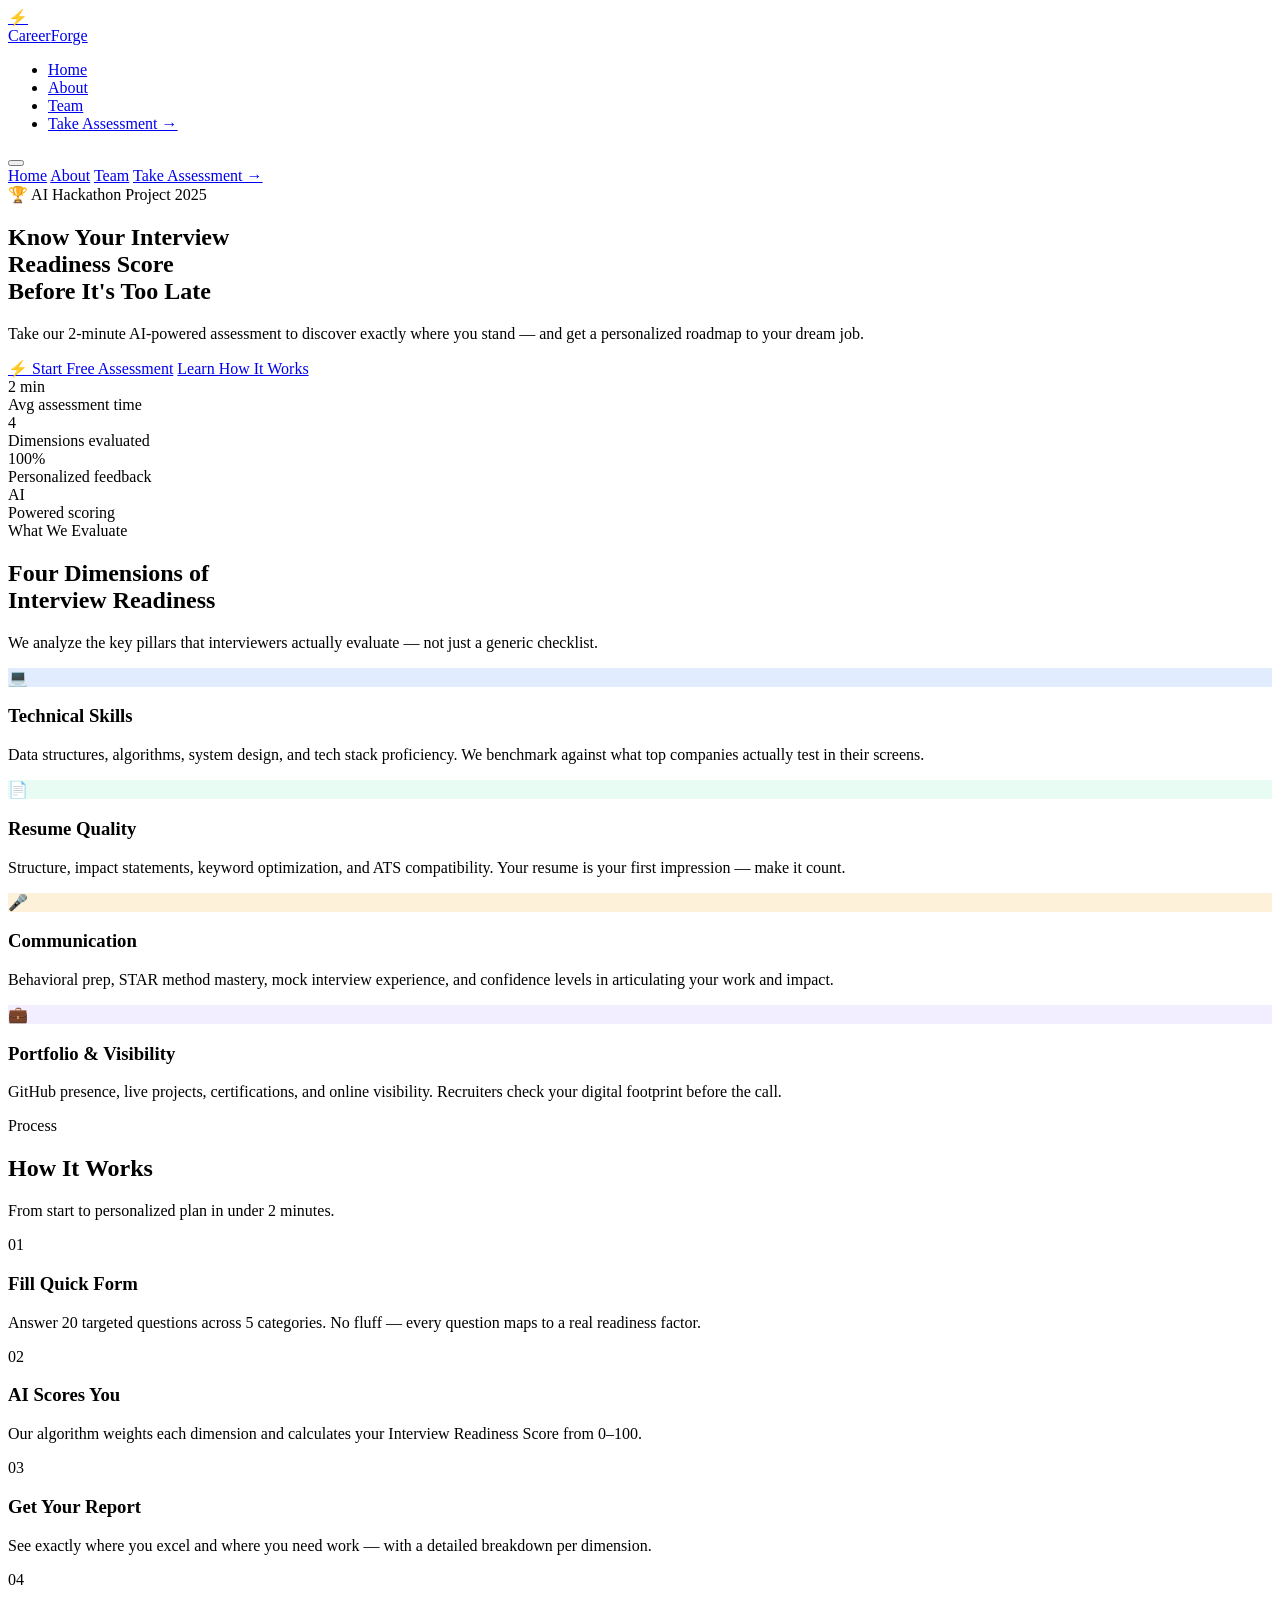
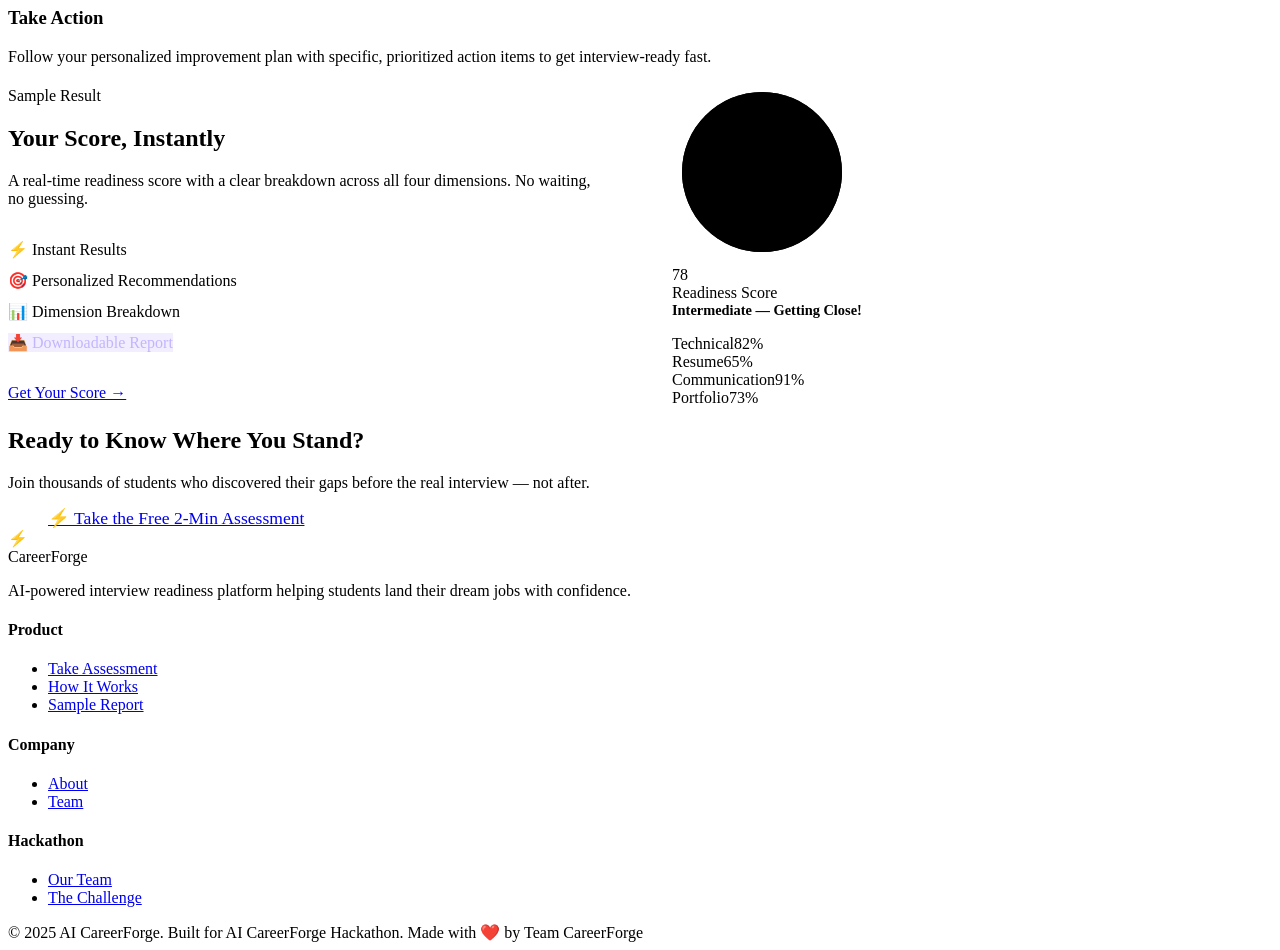
==== index.html @ fabc3287 "Add files via upload" ====
<!DOCTYPE html>
<html lang="en">
<head>
  <meta charset="UTF-8" />
  <meta name="viewport" content="width=device-width, initial-scale=1.0"/>
  <title>AI CareerForge — Interview Readiness Platform</title>
  <link rel="stylesheet" href="css/style.css"/>
  <link rel="icon" href="data:image/svg+xml,<svg xmlns='http://www.w3.org/2000/svg' viewBox='0 0 32 32'><rect width='32' height='32' rx='8' fill='%233b82f6'/><text y='24' font-size='20' font-family='Arial' fill='white'>⚡</text></svg>"/>
</head>
<body>

<!-- NAV -->
<nav>
  <a href="index.html" class="nav-logo">
    <div class="logo-icon">⚡</div>
    Career<span>Forge</span>
  </a>
  <ul class="nav-links">
    <li><a href="index.html" class="active">Home</a></li>
    <li><a href="about.html">About</a></li>
    <li><a href="team.html">Team</a></li>
    <li><a href="assessment.html" class="nav-cta">Take Assessment →</a></li>
  </ul>
  <button class="nav-hamburger" id="hamburger" aria-label="Menu">
    <span></span><span></span><span></span>
  </button>
</nav>

<div class="mobile-menu" id="mobileMenu">
  <a href="index.html">Home</a>
  <a href="about.html">About</a>
  <a href="team.html">Team</a>
  <a href="assessment.html">Take Assessment →</a>
</div>

<!-- HERO -->
<section class="hero">
  <div class="hero-bg"></div>
  <div class="hero-grid"></div>
  <div class="hero-content">
    <div class="hero-badge">🏆 AI Hackathon Project 2025</div>
    <h1>Know Your Interview<br><span class="highlight">Readiness Score</span><br>Before It's Too Late</h1>
    <p class="hero-sub">Take our 2-minute AI-powered assessment to discover exactly where you stand — and get a personalized roadmap to your dream job.</p>
    <div class="hero-actions">
      <a href="assessment.html" class="btn-primary">⚡ Start Free Assessment</a>
      <a href="about.html" class="btn-secondary">Learn How It Works</a>
    </div>
    <div class="hero-stats">
      <div class="stat">
        <div class="stat-num">2 min</div>
        <div class="stat-label">Avg assessment time</div>
      </div>
      <div class="stat">
        <div class="stat-num">4</div>
        <div class="stat-label">Dimensions evaluated</div>
      </div>
      <div class="stat">
        <div class="stat-num">100%</div>
        <div class="stat-label">Personalized feedback</div>
      </div>
      <div class="stat">
        <div class="stat-num">AI</div>
        <div class="stat-label">Powered scoring</div>
      </div>
    </div>
  </div>
</section>

<!-- FEATURES -->
<section class="features-bg">
  <div class="container">
    <div class="section-tag">What We Evaluate</div>
    <h2 class="section-title">Four Dimensions of<br>Interview Readiness</h2>
    <p class="section-sub">We analyze the key pillars that interviewers actually evaluate — not just a generic checklist.</p>

    <div class="features-grid">
      <div class="feature-card">
        <div class="feature-icon" style="background:rgba(59,130,246,0.15);">💻</div>
        <h3>Technical Skills</h3>
        <p>Data structures, algorithms, system design, and tech stack proficiency. We benchmark against what top companies actually test in their screens.</p>
      </div>
      <div class="feature-card">
        <div class="feature-icon" style="background:rgba(110,231,183,0.15);">📄</div>
        <h3>Resume Quality</h3>
        <p>Structure, impact statements, keyword optimization, and ATS compatibility. Your resume is your first impression — make it count.</p>
      </div>
      <div class="feature-card">
        <div class="feature-icon" style="background:rgba(245,158,11,0.15);">🎤</div>
        <h3>Communication</h3>
        <p>Behavioral prep, STAR method mastery, mock interview experience, and confidence levels in articulating your work and impact.</p>
      </div>
      <div class="feature-card">
        <div class="feature-icon" style="background:rgba(167,139,250,0.15);">💼</div>
        <h3>Portfolio & Visibility</h3>
        <p>GitHub presence, live projects, certifications, and online visibility. Recruiters check your digital footprint before the call.</p>
      </div>
    </div>
  </div>
</section>

<!-- HOW IT WORKS -->
<section>
  <div class="container">
    <div class="section-tag">Process</div>
    <h2 class="section-title">How It Works</h2>
    <p class="section-sub">From start to personalized plan in under 2 minutes.</p>

    <div class="how-grid">
      <div class="how-step">
        <div class="step-num">01</div>
        <div class="connector"></div>
        <h3>Fill Quick Form</h3>
        <p>Answer 20 targeted questions across 5 categories. No fluff — every question maps to a real readiness factor.</p>
      </div>
      <div class="how-step">
        <div class="step-num">02</div>
        <div class="connector"></div>
        <h3>AI Scores You</h3>
        <p>Our algorithm weights each dimension and calculates your Interview Readiness Score from 0–100.</p>
      </div>
      <div class="how-step">
        <div class="step-num">03</div>
        <div class="connector"></div>
        <h3>Get Your Report</h3>
        <p>See exactly where you excel and where you need work — with a detailed breakdown per dimension.</p>
      </div>
      <div class="how-step">
        <div class="step-num">04</div>
        <h3>Take Action</h3>
        <p>Follow your personalized improvement plan with specific, prioritized action items to get interview-ready fast.</p>
      </div>
    </div>
  </div>
</section>

<!-- DEMO SCORE -->
<section class="features-bg">
  <div class="container">
    <div style="display:grid; grid-template-columns:1fr 1fr; gap:4rem; align-items:center;" class="demo-layout">
      <div>
        <div class="section-tag">Sample Result</div>
        <h2 class="section-title">Your Score, Instantly</h2>
        <p class="section-sub" style="margin-bottom:2rem;">A real-time readiness score with a clear breakdown across all four dimensions. No waiting, no guessing.</p>
        <div style="display:flex;flex-direction:column;gap:0.75rem;">
          <div class="tag tag-blue">⚡ Instant Results</div>
          <div class="tag tag-green" style="width:fit-content;">🎯 Personalized Recommendations</div>
          <div class="tag tag-amber" style="width:fit-content;">📊 Dimension Breakdown</div>
          <div class="tag tag-red" style="width:fit-content;background:rgba(167,139,250,0.15);color:#c4b5fd;border-color:rgba(167,139,250,0.3);">📥 Downloadable Report</div>
        </div>
        <div style="margin-top:2rem;">
          <a href="assessment.html" class="btn-primary">Get Your Score →</a>
        </div>
      </div>
      <div>
        <div class="score-demo">
          <svg width="0" height="0" style="position:absolute">
            <defs>
              <linearGradient id="scoreGrad" x1="0%" y1="0%" x2="100%" y2="0%">
                <stop offset="0%" style="stop-color:#3b82f6"/>
                <stop offset="100%" style="stop-color:#6ee7b7"/>
              </linearGradient>
            </defs>
          </svg>
          <div class="score-ring">
            <svg viewBox="0 0 180 180" width="180" height="180">
              <circle class="ring-bg" cx="90" cy="90" r="80"/>
              <circle class="ring-fill" cx="90" cy="90" r="80"/>
            </svg>
            <div class="score-center">
              <div class="score-num">78</div>
              <div class="score-label">Readiness Score</div>
            </div>
          </div>
          <div style="font-size:0.9rem;color:var(--accent2);font-weight:600;margin-bottom:1rem;">Intermediate — Getting Close!</div>
          <div class="score-bars">
            <div class="score-bar-item">
              <div class="score-bar-label"><span>Technical</span><span>82%</span></div>
              <div class="score-bar-track"><div class="score-bar-fill" style="width:0%;background:linear-gradient(90deg,#3b82f6,#60a5fa)"></div></div>
            </div>
            <div class="score-bar-item">
              <div class="score-bar-label"><span>Resume</span><span>65%</span></div>
              <div class="score-bar-track"><div class="score-bar-fill" style="width:0%;background:linear-gradient(90deg,#6ee7b7,#34d399)"></div></div>
            </div>
            <div class="score-bar-item">
              <div class="score-bar-label"><span>Communication</span><span>91%</span></div>
              <div class="score-bar-track"><div class="score-bar-fill" style="width:0%;background:linear-gradient(90deg,#f59e0b,#fcd34d)"></div></div>
            </div>
            <div class="score-bar-item">
              <div class="score-bar-label"><span>Portfolio</span><span>73%</span></div>
              <div class="score-bar-track"><div class="score-bar-fill" style="width:0%;background:linear-gradient(90deg,#a78bfa,#c4b5fd)"></div></div>
            </div>
          </div>
        </div>
      </div>
    </div>
  </div>
</section>

<!-- CTA -->
<section class="cta-section">
  <div class="container">
    <h2>Ready to Know Where You Stand?</h2>
    <p>Join thousands of students who discovered their gaps before the real interview — not after.</p>
    <a href="assessment.html" class="btn-primary" style="font-size:1.1rem;padding:1rem 2.5rem;">⚡ Take the Free 2-Min Assessment</a>
  </div>
</section>

<!-- FOOTER -->
<footer>
  <div class="footer-inner">
    <div class="footer-brand">
      <div class="nav-logo">
        <div class="logo-icon">⚡</div>
        Career<span style="color:var(--accent)">Forge</span>
      </div>
      <p>AI-powered interview readiness platform helping students land their dream jobs with confidence.</p>
    </div>
    <div class="footer-col">
      <h4>Product</h4>
      <ul>
        <li><a href="assessment.html">Take Assessment</a></li>
        <li><a href="about.html">How It Works</a></li>
        <li><a href="results.html">Sample Report</a></li>
      </ul>
    </div>
    <div class="footer-col">
      <h4>Company</h4>
      <ul>
        <li><a href="about.html">About</a></li>
        <li><a href="team.html">Team</a></li>
      </ul>
    </div>
    <div class="footer-col">
      <h4>Hackathon</h4>
      <ul>
        <li><a href="team.html">Our Team</a></li>
        <li><a href="about.html">The Challenge</a></li>
      </ul>
    </div>
  </div>
  <div class="footer-bottom">
    <span>© 2025 AI CareerForge. Built for AI CareerForge Hackathon.</span>
    <span>Made with ❤️ by Team CareerForge</span>
  </div>
</footer>

<style>
  @media (max-width: 768px) {
    .demo-layout { grid-template-columns: 1fr !important; gap: 2rem; }
  }
</style>

<script src="js/main.js"></script>
</body>
</html>
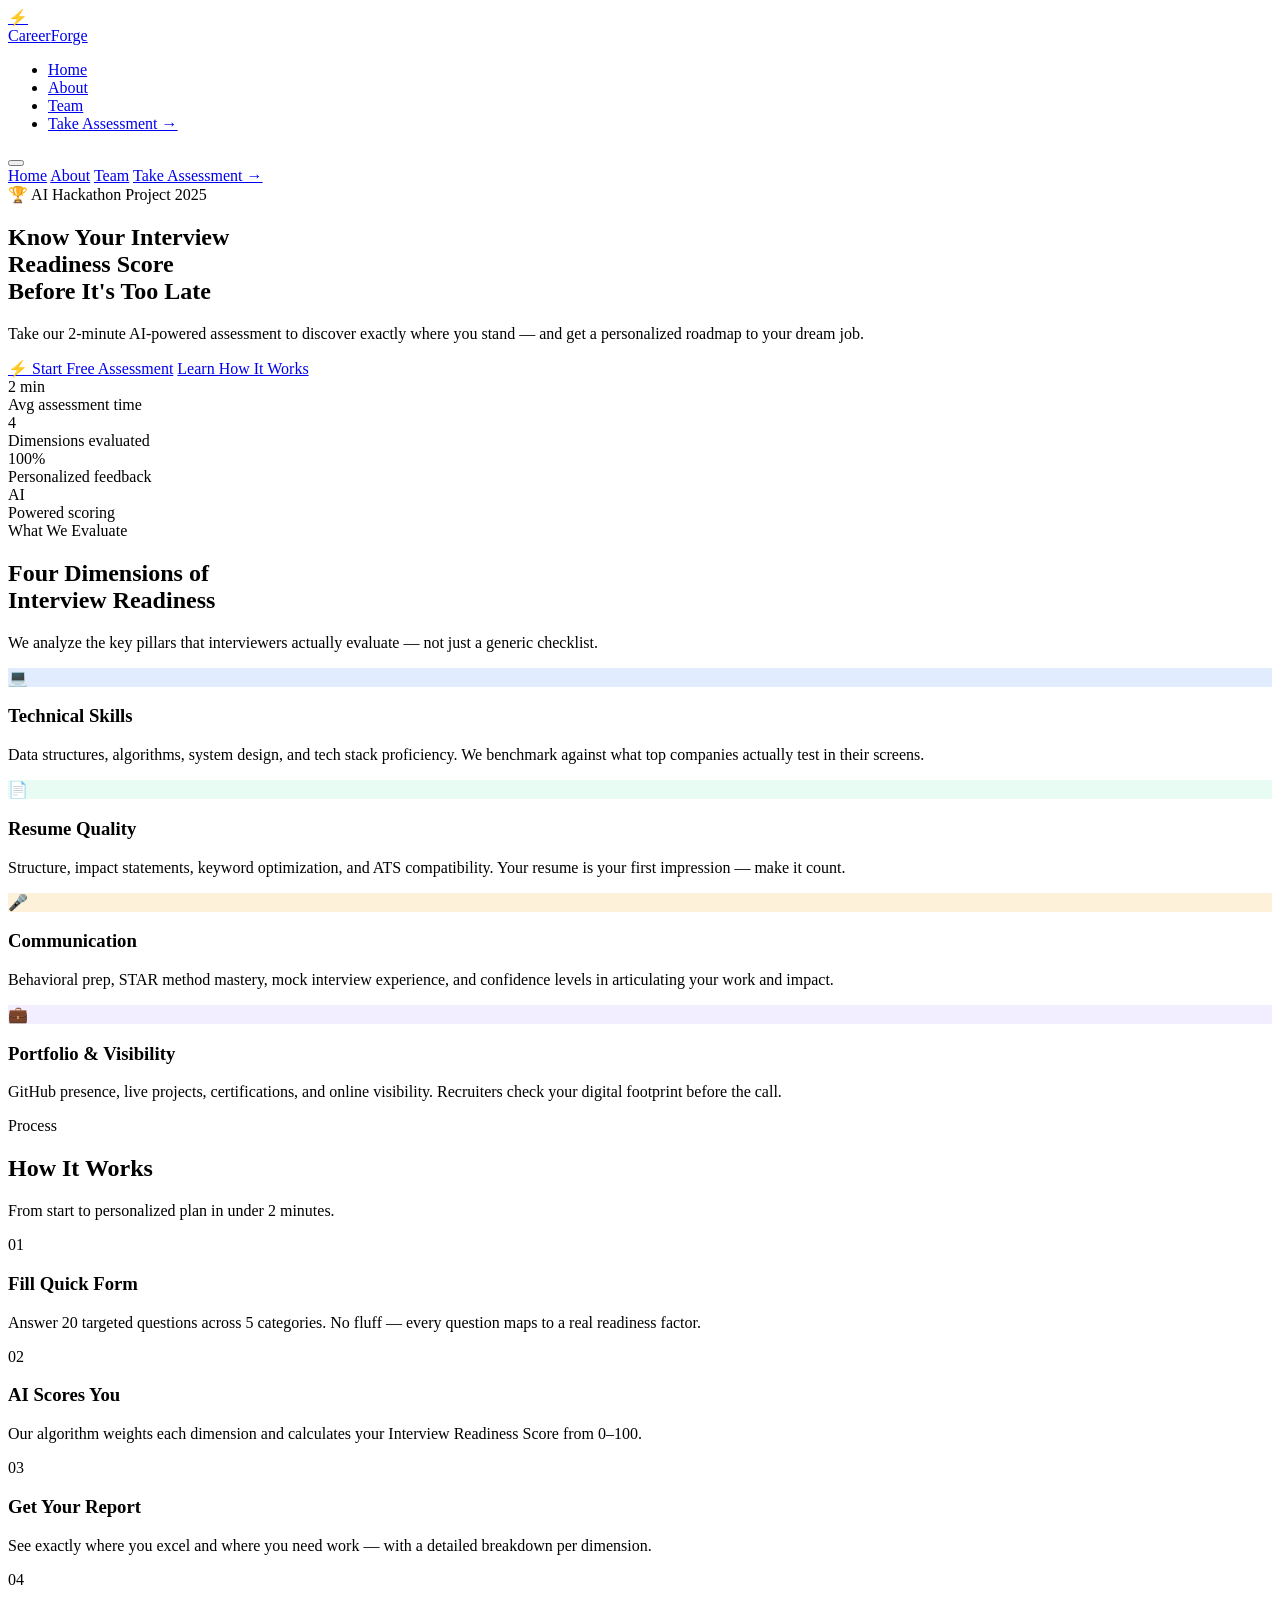
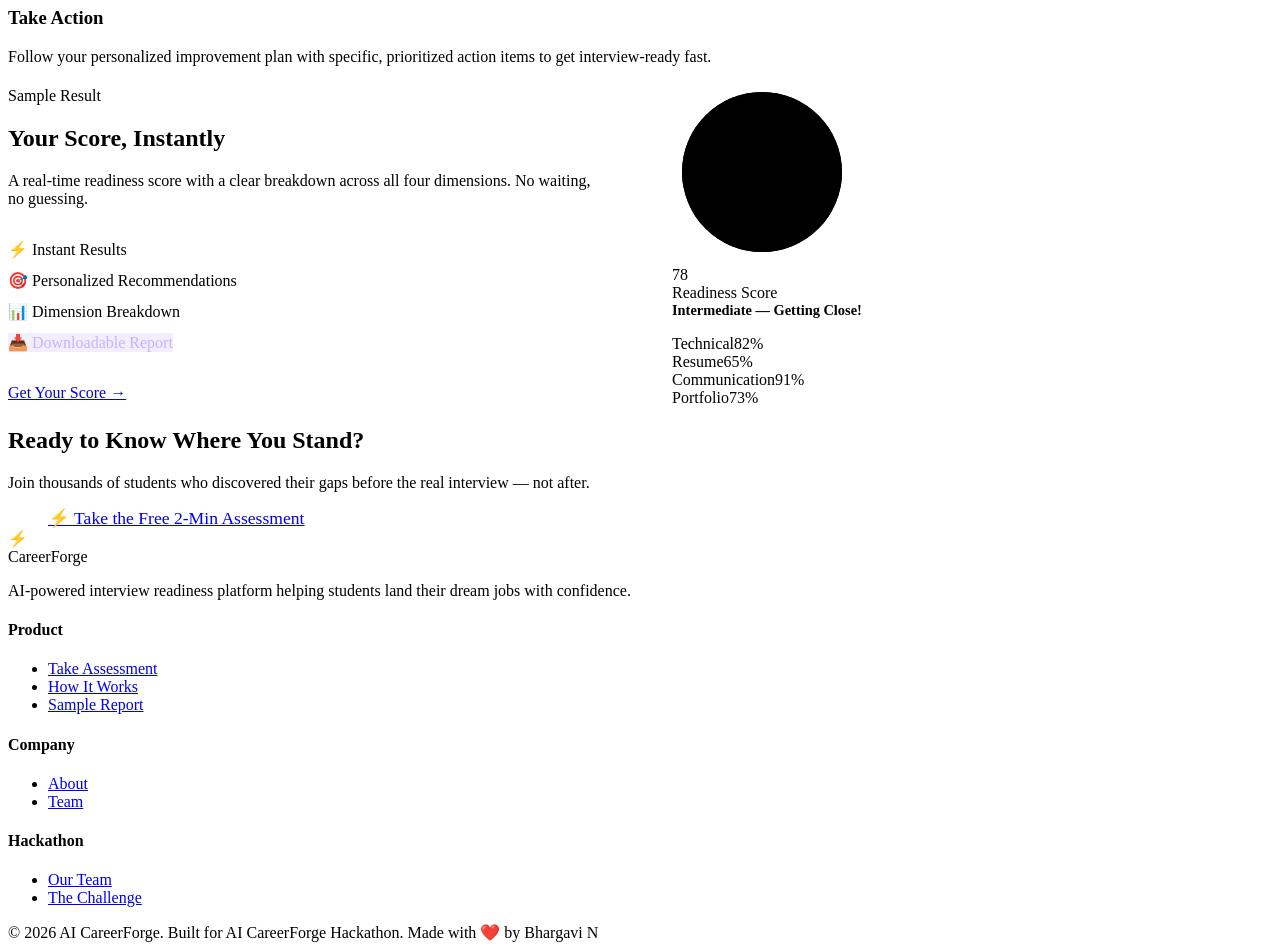
==== commit ecd7f171: "Update index.html" ====
--- a/index.html
+++ b/index.html
@@ -239,8 +239,8 @@
     </div>
   </div>
   <div class="footer-bottom">
-    <span>© 2025 AI CareerForge. Built for AI CareerForge Hackathon.</span>
-    <span>Made with ❤️ by Team CareerForge</span>
+    <span>© 2026 AI CareerForge. Built for AI CareerForge Hackathon.</span>
+    <span>Made with ❤️ by Bhargavi N</span>
   </div>
 </footer>
 
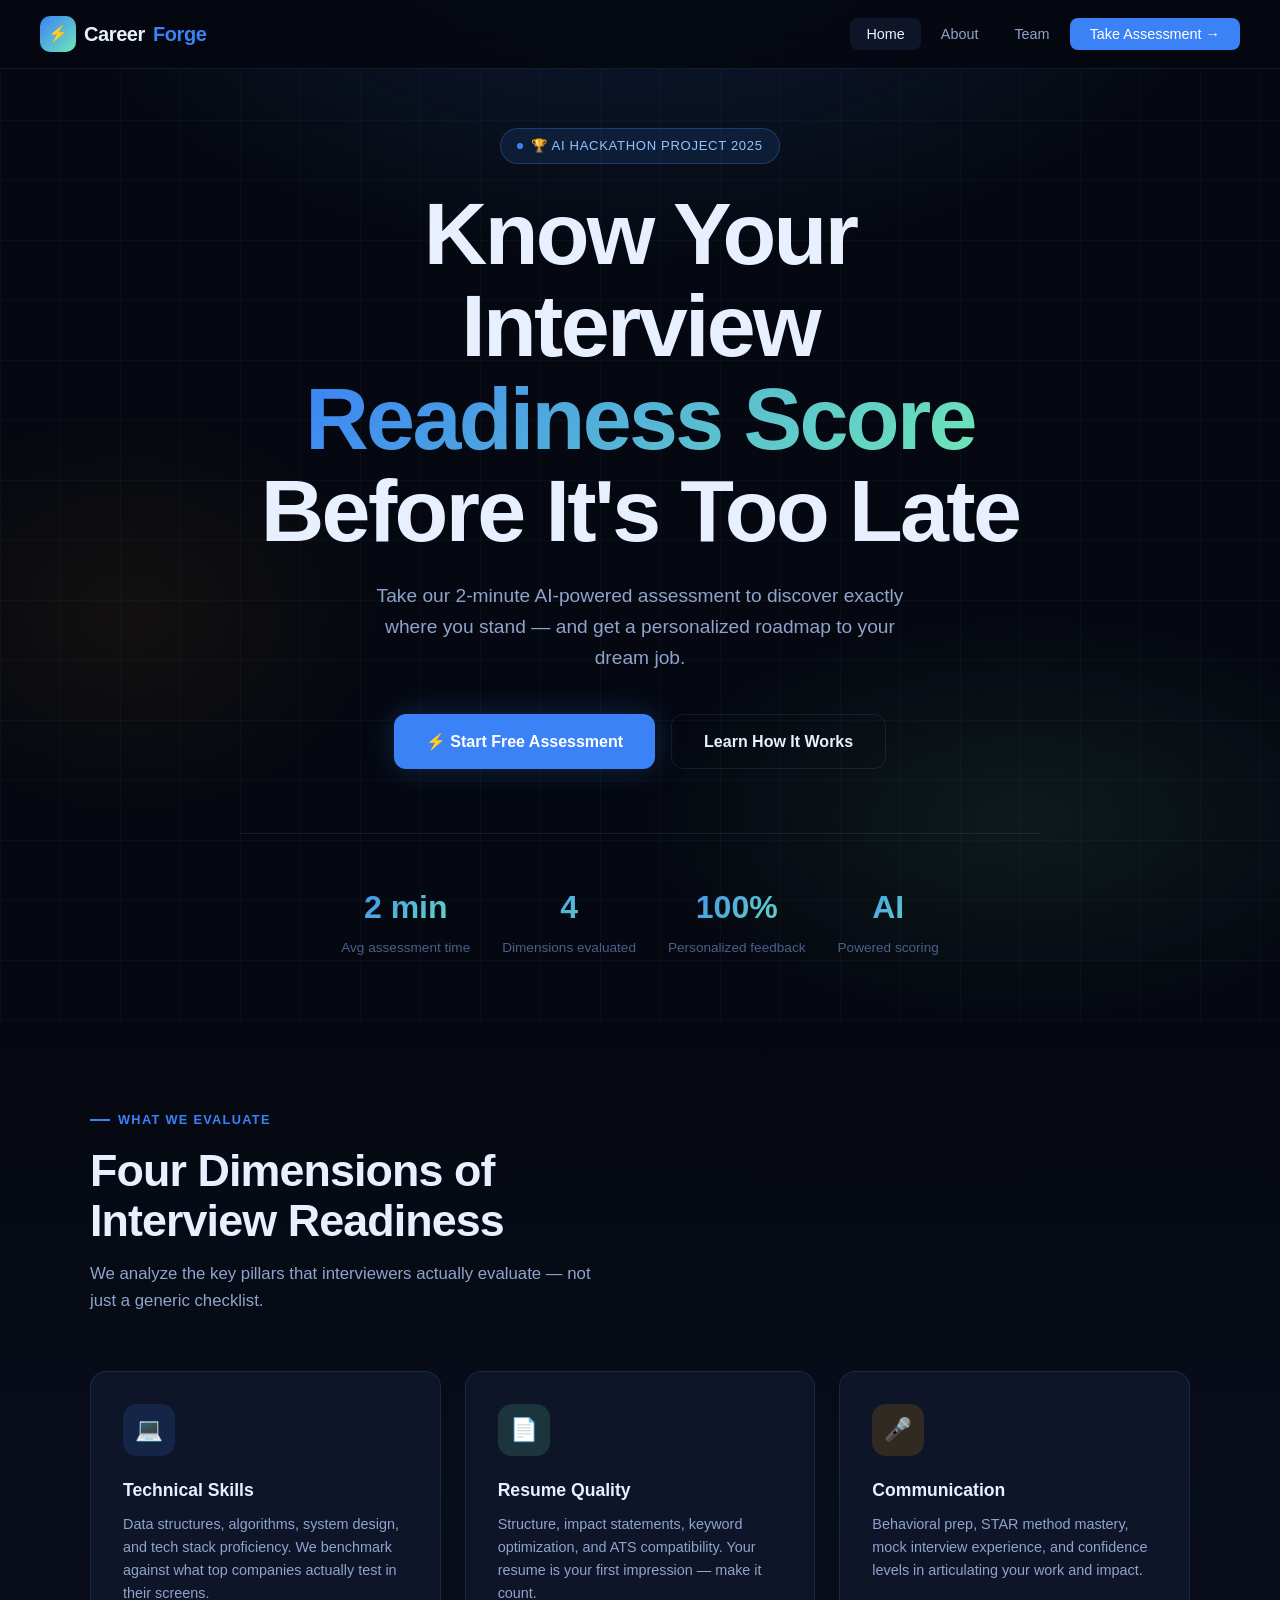
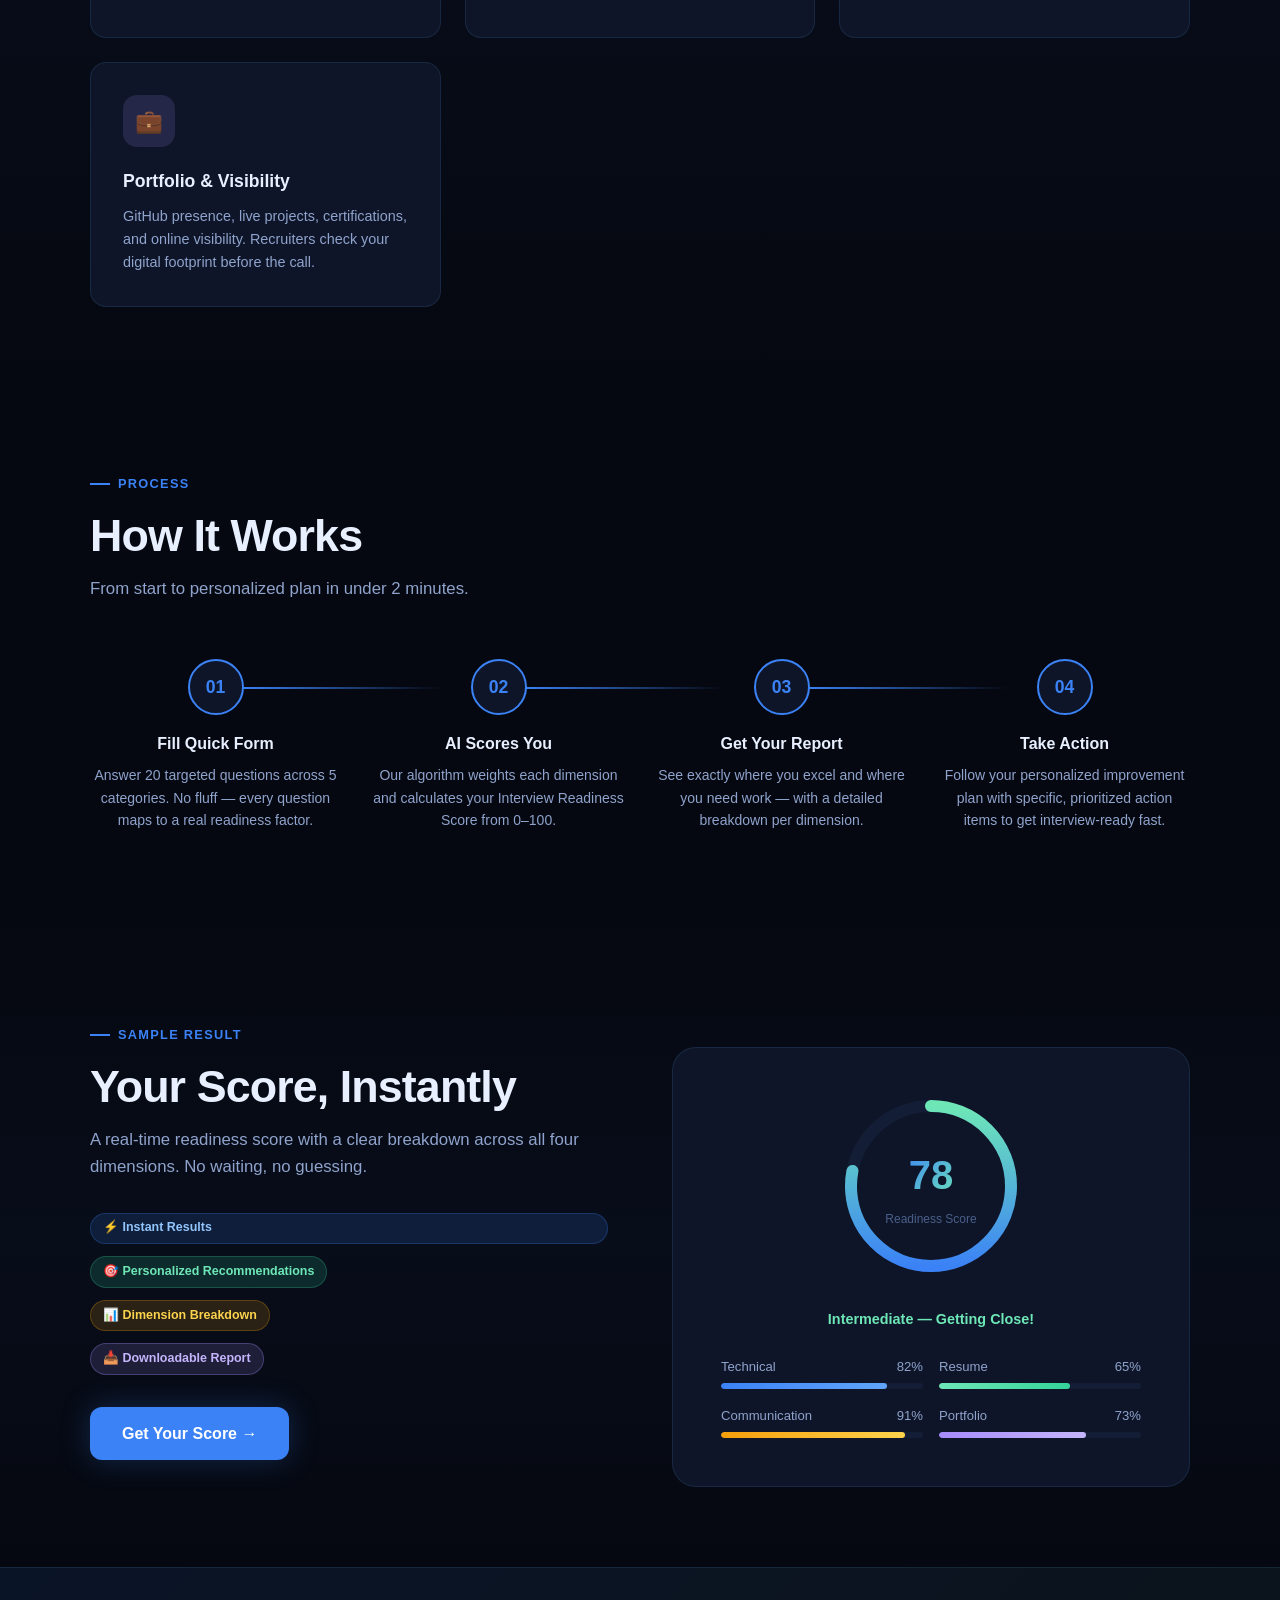
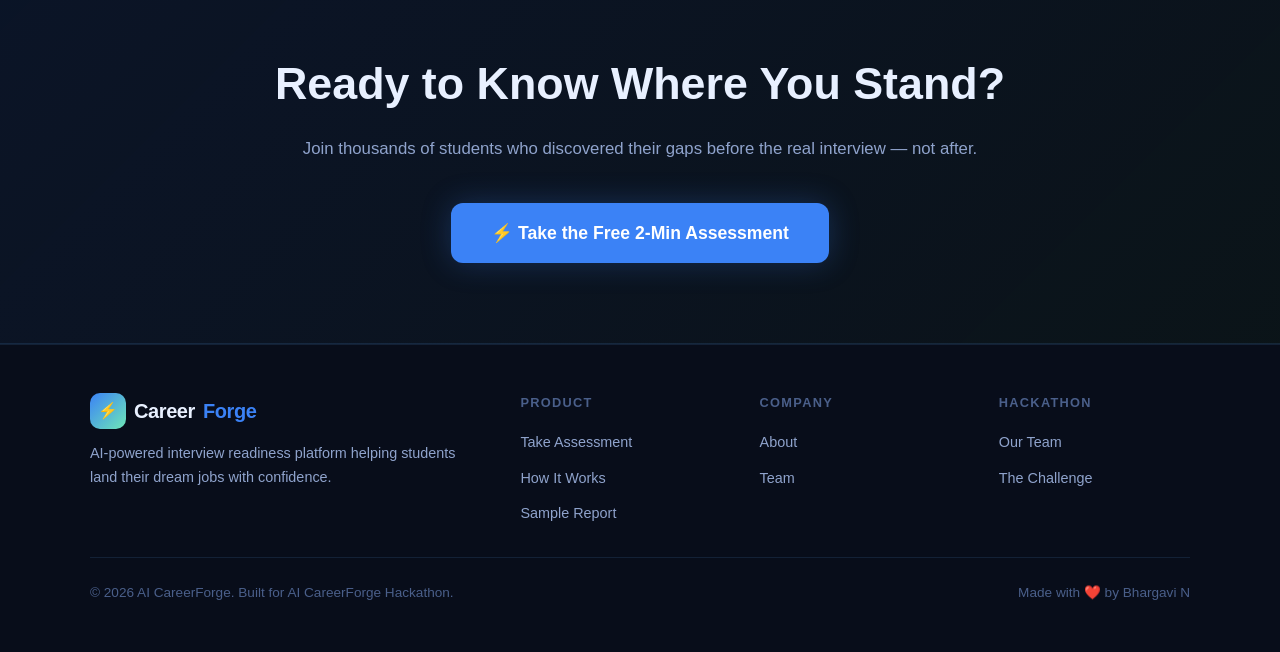
==== commit f8484e29: "Update index.html" ====
--- a/index.html
+++ b/index.html
@@ -4,7 +4,7 @@
   <meta charset="UTF-8" />
   <meta name="viewport" content="width=device-width, initial-scale=1.0"/>
   <title>AI CareerForge — Interview Readiness Platform</title>
-  <link rel="stylesheet" href="css/style.css"/>
+  <link rel="stylesheet" href="style.css"/>
   <link rel="icon" href="data:image/svg+xml,<svg xmlns='http://www.w3.org/2000/svg' viewBox='0 0 32 32'><rect width='32' height='32' rx='8' fill='%233b82f6'/><text y='24' font-size='20' font-family='Arial' fill='white'>⚡</text></svg>"/>
 </head>
 <body>
@@ -250,6 +250,6 @@
   }
 </style>
 
-<script src="js/main.js"></script>
+<script src="main.js"></script>
 </body>
 </html>
--- a/style.css
+++ b/style.css
@@ -0,0 +1,769 @@
+@import url('https://fonts.googleapis.com/css2?family=Syne:wght@400;500;600;700;800&family=DM+Sans:ital,wght@0,300;0,400;0,500;0,600;1,400&display=swap');
+
+:root {
+  --bg: #050810;
+  --bg2: #080d1a;
+  --surface: #0e1528;
+  --surface2: #131d35;
+  --border: rgba(99,179,255,0.12);
+  --accent: #3b82f6;
+  --accent2: #6ee7b7;
+  --accent3: #f59e0b;
+  --text: #e8f0ff;
+  --text2: #8fa3cc;
+  --text3: #4a5f8a;
+  --danger: #f87171;
+  --success: #34d399;
+  --glow: rgba(59,130,246,0.25);
+  --glow2: rgba(110,231,183,0.15);
+}
+
+*, *::before, *::after { box-sizing: border-box; margin: 0; padding: 0; }
+
+html { scroll-behavior: smooth; }
+
+body {
+  font-family: 'DM Sans', sans-serif;
+  background: var(--bg);
+  color: var(--text);
+  min-height: 100vh;
+  overflow-x: hidden;
+  line-height: 1.6;
+}
+
+h1,h2,h3,h4,h5 { font-family: 'Syne', sans-serif; }
+
+a { text-decoration: none; color: inherit; }
+
+/* ---- NAV ---- */
+nav {
+  position: fixed; top: 0; left: 0; right: 0; z-index: 1000;
+  display: flex; align-items: center; justify-content: space-between;
+  padding: 1rem 2.5rem;
+  background: rgba(5,8,16,0.85);
+  backdrop-filter: blur(18px);
+  border-bottom: 1px solid var(--border);
+}
+
+.nav-logo {
+  display: flex; align-items: center; gap: 0.5rem;
+  font-family: 'Syne', sans-serif; font-size: 1.25rem; font-weight: 800;
+  color: var(--text);
+  letter-spacing: -0.02em;
+}
+
+.nav-logo span { color: var(--accent); }
+
+.nav-logo .logo-icon {
+  width: 36px; height: 36px;
+  background: linear-gradient(135deg, var(--accent), var(--accent2));
+  border-radius: 10px;
+  display: flex; align-items: center; justify-content: center;
+  font-size: 1rem;
+}
+
+.nav-links {
+  display: flex; align-items: center; gap: 0.25rem;
+  list-style: none;
+}
+
+.nav-links a {
+  padding: 0.5rem 1rem; border-radius: 8px;
+  font-size: 0.9rem; font-weight: 500; color: var(--text2);
+  transition: all 0.2s;
+}
+
+.nav-links a:hover, .nav-links a.active {
+  color: var(--text); background: var(--surface);
+}
+
+.nav-cta {
+  background: var(--accent) !important; color: #fff !important;
+  padding: 0.5rem 1.25rem !important; border-radius: 8px !important;
+}
+
+.nav-cta:hover { background: #2563eb !important; transform: translateY(-1px); }
+
+.nav-hamburger {
+  display: none; flex-direction: column; gap: 5px; cursor: pointer;
+  background: none; border: none; padding: 4px;
+}
+
+.nav-hamburger span {
+  display: block; width: 24px; height: 2px;
+  background: var(--text); border-radius: 2px;
+  transition: all 0.3s;
+}
+
+.mobile-menu {
+  display: none; position: fixed; top: 70px; left: 0; right: 0;
+  background: var(--bg2); border-bottom: 1px solid var(--border);
+  padding: 1rem 2rem; z-index: 999;
+  flex-direction: column; gap: 0.5rem;
+}
+
+.mobile-menu.open { display: flex; }
+.mobile-menu a { padding: 0.75rem 1rem; border-radius: 8px; color: var(--text2); }
+.mobile-menu a:hover { color: var(--text); background: var(--surface); }
+
+/* ---- HERO ---- */
+.hero {
+  min-height: 100vh;
+  display: flex; align-items: center; justify-content: center;
+  text-align: center;
+  padding: 8rem 1.5rem 4rem;
+  position: relative;
+  overflow: hidden;
+}
+
+.hero-bg {
+  position: absolute; inset: 0; z-index: 0;
+  background:
+    radial-gradient(ellipse 80% 60% at 50% -10%, rgba(59,130,246,0.18) 0%, transparent 60%),
+    radial-gradient(ellipse 60% 40% at 80% 80%, rgba(110,231,183,0.08) 0%, transparent 50%),
+    radial-gradient(ellipse 40% 40% at 10% 60%, rgba(245,158,11,0.06) 0%, transparent 50%);
+}
+
+.hero-grid {
+  position: absolute; inset: 0;
+  background-image: 
+    linear-gradient(rgba(99,179,255,0.04) 1px, transparent 1px),
+    linear-gradient(90deg, rgba(99,179,255,0.04) 1px, transparent 1px);
+  background-size: 60px 60px;
+  z-index: 0;
+}
+
+.hero-content { position: relative; z-index: 1; max-width: 800px; }
+
+.hero-badge {
+  display: inline-flex; align-items: center; gap: 0.5rem;
+  background: rgba(59,130,246,0.12); border: 1px solid rgba(59,130,246,0.3);
+  color: #93c5fd; padding: 0.4rem 1rem; border-radius: 100px;
+  font-size: 0.82rem; font-weight: 500; margin-bottom: 1.5rem;
+  letter-spacing: 0.05em; text-transform: uppercase;
+}
+
+.hero-badge::before {
+  content: ''; width: 6px; height: 6px; background: var(--accent);
+  border-radius: 50%; animation: pulse-dot 2s infinite;
+}
+
+@keyframes pulse-dot {
+  0%,100% { opacity: 1; transform: scale(1); }
+  50% { opacity: 0.5; transform: scale(1.5); }
+}
+
+.hero h1 {
+  font-size: clamp(2.8rem, 7vw, 5.5rem);
+  font-weight: 800; line-height: 1.05;
+  letter-spacing: -0.03em; margin-bottom: 1.5rem;
+}
+
+.hero h1 .highlight {
+  background: linear-gradient(135deg, var(--accent), var(--accent2));
+  -webkit-background-clip: text; -webkit-text-fill-color: transparent;
+  background-clip: text;
+}
+
+.hero-sub {
+  font-size: clamp(1rem, 2.5vw, 1.2rem);
+  color: var(--text2); max-width: 560px; margin: 0 auto 2.5rem;
+  font-weight: 400;
+}
+
+.hero-actions {
+  display: flex; gap: 1rem; justify-content: center; flex-wrap: wrap;
+}
+
+.btn-primary {
+  display: inline-flex; align-items: center; gap: 0.5rem;
+  background: var(--accent); color: #fff;
+  padding: 0.875rem 2rem; border-radius: 12px;
+  font-family: 'Syne', sans-serif; font-weight: 700; font-size: 1rem;
+  border: none; cursor: pointer;
+  transition: all 0.25s; box-shadow: 0 0 30px var(--glow);
+}
+
+.btn-primary:hover {
+  background: #2563eb; transform: translateY(-2px);
+  box-shadow: 0 0 50px rgba(59,130,246,0.4);
+}
+
+.btn-secondary {
+  display: inline-flex; align-items: center; gap: 0.5rem;
+  background: transparent; color: var(--text);
+  padding: 0.875rem 2rem; border-radius: 12px;
+  font-family: 'Syne', sans-serif; font-weight: 600; font-size: 1rem;
+  border: 1px solid var(--border); cursor: pointer;
+  transition: all 0.25s;
+}
+
+.btn-secondary:hover {
+  background: var(--surface); border-color: rgba(99,179,255,0.3);
+  transform: translateY(-2px);
+}
+
+.hero-stats {
+  display: flex; justify-content: center; gap: 3rem;
+  margin-top: 4rem; padding-top: 3rem;
+  border-top: 1px solid var(--border);
+  flex-wrap: wrap; gap: 2rem;
+}
+
+.stat { text-align: center; }
+
+.stat-num {
+  font-family: 'Syne', sans-serif; font-size: 2rem; font-weight: 800;
+  background: linear-gradient(135deg, var(--accent), var(--accent2));
+  -webkit-background-clip: text; -webkit-text-fill-color: transparent;
+  background-clip: text;
+}
+
+.stat-label { font-size: 0.85rem; color: var(--text3); margin-top: 0.25rem; }
+
+/* ---- SECTIONS ---- */
+section { padding: 5rem 1.5rem; }
+
+.container { max-width: 1100px; margin: 0 auto; }
+
+.section-tag {
+  display: inline-flex; align-items: center; gap: 0.5rem;
+  color: var(--accent); font-size: 0.8rem; font-weight: 600;
+  letter-spacing: 0.1em; text-transform: uppercase; margin-bottom: 1rem;
+}
+
+.section-tag::before {
+  content: ''; width: 20px; height: 2px; background: var(--accent);
+}
+
+.section-title {
+  font-size: clamp(1.8rem, 4vw, 2.8rem); font-weight: 800;
+  line-height: 1.1; letter-spacing: -0.02em; margin-bottom: 1rem;
+}
+
+.section-sub {
+  font-size: 1.05rem; color: var(--text2); max-width: 520px;
+}
+
+/* ---- FEATURES ---- */
+.features-bg {
+  background: linear-gradient(180deg, var(--bg) 0%, var(--bg2) 50%, var(--bg) 100%);
+}
+
+.features-grid {
+  display: grid; grid-template-columns: repeat(auto-fit, minmax(280px, 1fr));
+  gap: 1.5rem; margin-top: 3.5rem;
+}
+
+.feature-card {
+  background: var(--surface);
+  border: 1px solid var(--border);
+  border-radius: 16px; padding: 2rem;
+  transition: all 0.3s;
+  position: relative; overflow: hidden;
+}
+
+.feature-card::before {
+  content: ''; position: absolute; inset: 0;
+  background: linear-gradient(135deg, rgba(59,130,246,0.04) 0%, transparent 100%);
+  opacity: 0; transition: opacity 0.3s;
+}
+
+.feature-card:hover {
+  border-color: rgba(59,130,246,0.35);
+  transform: translateY(-4px);
+  box-shadow: 0 20px 60px rgba(0,0,0,0.4);
+}
+
+.feature-card:hover::before { opacity: 1; }
+
+.feature-icon {
+  width: 52px; height: 52px; border-radius: 14px;
+  display: flex; align-items: center; justify-content: center;
+  font-size: 1.4rem; margin-bottom: 1.25rem;
+}
+
+.feature-card h3 {
+  font-size: 1.1rem; font-weight: 700; margin-bottom: 0.6rem;
+}
+
+.feature-card p { font-size: 0.9rem; color: var(--text2); line-height: 1.6; }
+
+/* ---- HOW IT WORKS ---- */
+.how-grid {
+  display: grid; grid-template-columns: repeat(auto-fit, minmax(220px, 1fr));
+  gap: 2rem; margin-top: 3.5rem; position: relative;
+}
+
+.how-step {
+  text-align: center; position: relative;
+}
+
+.step-num {
+  width: 56px; height: 56px; border-radius: 50%;
+  display: flex; align-items: center; justify-content: center;
+  font-family: 'Syne', sans-serif; font-size: 1.1rem; font-weight: 800;
+  margin: 0 auto 1rem;
+  background: var(--surface); border: 2px solid var(--accent);
+  color: var(--accent);
+  position: relative; z-index: 1;
+}
+
+.how-step h3 { font-size: 1rem; font-weight: 700; margin-bottom: 0.5rem; }
+.how-step p { font-size: 0.875rem; color: var(--text2); }
+
+.connector {
+  position: absolute; top: 28px; left: 60%; width: 80%;
+  height: 2px; background: linear-gradient(90deg, var(--accent), transparent);
+  z-index: 0;
+}
+
+/* ---- SCORE DEMO ---- */
+.score-demo {
+  background: var(--surface);
+  border: 1px solid var(--border);
+  border-radius: 24px; padding: 3rem;
+  margin-top: 3.5rem; text-align: center;
+}
+
+.score-ring {
+  width: 180px; height: 180px; margin: 0 auto 2rem;
+  position: relative;
+}
+
+.score-ring svg { transform: rotate(-90deg); }
+
+.score-ring .ring-bg { fill: none; stroke: var(--surface2); stroke-width: 12; }
+.score-ring .ring-fill {
+  fill: none; stroke: url(#scoreGrad); stroke-width: 12;
+  stroke-linecap: round;
+  stroke-dasharray: 502;
+  stroke-dashoffset: 502;
+  transition: stroke-dashoffset 1.5s ease;
+}
+
+.score-center {
+  position: absolute; inset: 0;
+  display: flex; flex-direction: column; align-items: center; justify-content: center;
+}
+
+.score-num {
+  font-family: 'Syne', sans-serif; font-size: 2.5rem; font-weight: 800;
+  background: linear-gradient(135deg, var(--accent), var(--accent2));
+  -webkit-background-clip: text; -webkit-text-fill-color: transparent;
+  background-clip: text;
+}
+
+.score-label { font-size: 0.75rem; color: var(--text3); margin-top: 0.2rem; }
+
+.score-bars {
+  display: grid; grid-template-columns: 1fr 1fr;
+  gap: 1rem; margin-top: 1.5rem; text-align: left;
+}
+
+.score-bar-item { }
+
+.score-bar-label {
+  display: flex; justify-content: space-between;
+  font-size: 0.82rem; color: var(--text2); margin-bottom: 0.4rem;
+}
+
+.score-bar-track {
+  height: 6px; background: var(--surface2); border-radius: 100px; overflow: hidden;
+}
+
+.score-bar-fill {
+  height: 100%; border-radius: 100px;
+  transition: width 1.5s ease;
+  background: linear-gradient(90deg, var(--accent), var(--accent2));
+}
+
+/* ---- TEAM ---- */
+.team-grid {
+  display: flex; justify-content: center;
+  gap: 2rem; flex-wrap: wrap; margin-top: 3.5rem;
+}
+
+.team-card {
+  background: var(--surface); border: 1px solid var(--border);
+  border-radius: 20px; padding: 2.5rem 2rem;
+  text-align: center; width: 280px;
+  transition: all 0.3s;
+}
+
+.team-card:hover {
+  border-color: rgba(59,130,246,0.35); transform: translateY(-4px);
+  box-shadow: 0 20px 60px rgba(0,0,0,0.4);
+}
+
+.team-avatar {
+  width: 88px; height: 88px; border-radius: 50%;
+  margin: 0 auto 1.25rem;
+  background: linear-gradient(135deg, var(--accent), var(--accent2));
+  display: flex; align-items: center; justify-content: center;
+  font-family: 'Syne', sans-serif; font-size: 2rem; font-weight: 800;
+  color: #fff; border: 3px solid rgba(59,130,246,0.3);
+}
+
+.team-card h3 { font-size: 1.1rem; font-weight: 700; margin-bottom: 0.3rem; }
+.team-role { font-size: 0.82rem; color: var(--accent); font-weight: 600; margin-bottom: 0.75rem; }
+.team-desc { font-size: 0.85rem; color: var(--text2); line-height: 1.6; }
+
+.team-badge {
+  display: inline-block; margin-top: 0.75rem;
+  background: rgba(245,158,11,0.15); border: 1px solid rgba(245,158,11,0.3);
+  color: var(--accent3); padding: 0.25rem 0.75rem; border-radius: 100px;
+  font-size: 0.75rem; font-weight: 600;
+}
+
+/* ---- CTA SECTION ---- */
+.cta-section {
+  background: linear-gradient(135deg, rgba(59,130,246,0.1) 0%, rgba(110,231,183,0.05) 100%);
+  border-top: 1px solid var(--border);
+  border-bottom: 1px solid var(--border);
+  text-align: center;
+}
+
+.cta-section h2 { font-size: clamp(1.8rem, 4vw, 2.8rem); margin-bottom: 1rem; }
+.cta-section p { color: var(--text2); margin-bottom: 2.5rem; font-size: 1.05rem; }
+
+/* ---- FOOTER ---- */
+footer {
+  background: var(--bg2); border-top: 1px solid var(--border);
+  padding: 3rem 1.5rem;
+}
+
+.footer-inner {
+  max-width: 1100px; margin: 0 auto;
+  display: grid; grid-template-columns: 2fr 1fr 1fr 1fr;
+  gap: 3rem;
+}
+
+.footer-brand p { color: var(--text2); font-size: 0.9rem; margin-top: 0.75rem; line-height: 1.7; }
+
+.footer-col h4 {
+  font-size: 0.8rem; font-weight: 700; letter-spacing: 0.1em;
+  text-transform: uppercase; color: var(--text3); margin-bottom: 1rem;
+}
+
+.footer-col ul { list-style: none; display: flex; flex-direction: column; gap: 0.6rem; }
+.footer-col ul a { font-size: 0.9rem; color: var(--text2); transition: color 0.2s; }
+.footer-col ul a:hover { color: var(--text); }
+
+.footer-bottom {
+  max-width: 1100px; margin: 2rem auto 0;
+  padding-top: 1.5rem; border-top: 1px solid var(--border);
+  display: flex; align-items: center; justify-content: space-between;
+  font-size: 0.85rem; color: var(--text3); flex-wrap: wrap; gap: 1rem;
+}
+
+/* ---- ASSESSMENT PAGE ---- */
+.assessment-hero {
+  padding: 8rem 1.5rem 3rem;
+  text-align: center;
+  background: radial-gradient(ellipse 60% 50% at 50% 0%, rgba(59,130,246,0.15) 0%, transparent 60%);
+}
+
+.timer-bar {
+  position: sticky; top: 70px; z-index: 100;
+  background: var(--surface); border-bottom: 1px solid var(--border);
+  padding: 0.75rem 2rem;
+  display: flex; align-items: center; justify-content: space-between;
+}
+
+.timer-label { font-size: 0.85rem; color: var(--text2); }
+.timer-count { font-family: 'Syne', sans-serif; font-weight: 700; color: var(--accent); }
+.timer-track { flex: 1; margin: 0 1.5rem; height: 4px; background: var(--surface2); border-radius: 100px; overflow: hidden; }
+.timer-progress { height: 100%; background: linear-gradient(90deg, var(--accent), var(--accent2)); border-radius: 100px; transition: width 1s linear; }
+
+.assessment-form { max-width: 720px; margin: 0 auto; padding: 2rem 1.5rem 5rem; }
+
+.form-step { display: none; }
+.form-step.active { display: block; animation: slideIn 0.4s ease; }
+
+@keyframes slideIn {
+  from { opacity: 0; transform: translateY(20px); }
+  to { opacity: 1; transform: translateY(0); }
+}
+
+.step-header { margin-bottom: 2.5rem; }
+.step-header h2 { font-size: 1.6rem; margin-bottom: 0.5rem; }
+.step-header p { color: var(--text2); font-size: 0.95rem; }
+
+.progress-dots {
+  display: flex; gap: 0.5rem; justify-content: center; margin: 2rem 0;
+}
+
+.progress-dots .dot {
+  width: 8px; height: 8px; border-radius: 50%;
+  background: var(--surface2); transition: all 0.3s;
+}
+
+.progress-dots .dot.active { background: var(--accent); transform: scale(1.3); }
+.progress-dots .dot.done { background: var(--accent2); }
+
+.form-group { margin-bottom: 1.5rem; }
+
+.form-group label {
+  display: block; font-size: 0.9rem; font-weight: 600; margin-bottom: 0.6rem;
+  color: var(--text);
+}
+
+.form-group input,
+.form-group select,
+.form-group textarea {
+  width: 100%; padding: 0.85rem 1rem;
+  background: var(--surface); border: 1px solid var(--border);
+  border-radius: 10px; color: var(--text); font-family: 'DM Sans', sans-serif;
+  font-size: 0.95rem; transition: all 0.2s;
+  outline: none;
+}
+
+.form-group input:focus,
+.form-group select:focus,
+.form-group textarea:focus {
+  border-color: var(--accent); box-shadow: 0 0 0 3px rgba(59,130,246,0.15);
+}
+
+.form-group select option { background: var(--surface2); }
+.form-group textarea { resize: vertical; min-height: 100px; }
+
+.radio-grid {
+  display: grid; grid-template-columns: repeat(auto-fill, minmax(140px, 1fr)); gap: 0.75rem;
+}
+
+.radio-option {
+  position: relative;
+}
+
+.radio-option input { position: absolute; opacity: 0; width: 0; }
+
+.radio-option label {
+  display: flex; align-items: center; justify-content: center;
+  padding: 0.75rem 1rem; border-radius: 10px;
+  border: 1px solid var(--border); cursor: pointer;
+  font-size: 0.88rem; transition: all 0.2s;
+  background: var(--surface); text-align: center;
+}
+
+.radio-option input:checked + label {
+  border-color: var(--accent); background: rgba(59,130,246,0.1);
+  color: var(--accent);
+}
+
+.radio-option label:hover { border-color: rgba(59,130,246,0.4); }
+
+.checkbox-list { display: flex; flex-direction: column; gap: 0.6rem; }
+
+.checkbox-option { position: relative; }
+.checkbox-option input { position: absolute; opacity: 0; width: 0; }
+
+.checkbox-option label {
+  display: flex; align-items: center; gap: 0.75rem;
+  padding: 0.75rem 1rem; border-radius: 10px;
+  border: 1px solid var(--border); cursor: pointer;
+  font-size: 0.9rem; transition: all 0.2s;
+  background: var(--surface);
+}
+
+.checkbox-option label::before {
+  content: ''; width: 18px; height: 18px; border-radius: 5px;
+  border: 2px solid var(--border); flex-shrink: 0; transition: all 0.2s;
+}
+
+.checkbox-option input:checked + label {
+  border-color: var(--accent); background: rgba(59,130,246,0.08);
+}
+
+.checkbox-option input:checked + label::before {
+  background: var(--accent); border-color: var(--accent);
+  background-image: url("data:image/svg+xml,%3Csvg xmlns='http://www.w3.org/2000/svg' viewBox='0 0 16 16'%3E%3Cpath fill='white' d='M13.854 3.646a.5.5 0 010 .708l-7 7a.5.5 0 01-.708 0l-3.5-3.5a.5.5 0 11.708-.708L6.5 10.293l6.646-6.647a.5.5 0 01.708 0z'/%3E%3C/svg%3E");
+  background-repeat: no-repeat; background-position: center; background-size: 12px;
+}
+
+.range-group { }
+.range-group input[type=range] {
+  width: 100%; padding: 0; background: none; border: none; box-shadow: none;
+  accent-color: var(--accent);
+}
+
+.range-labels {
+  display: flex; justify-content: space-between;
+  font-size: 0.78rem; color: var(--text3); margin-top: 0.4rem;
+}
+
+.form-nav {
+  display: flex; justify-content: space-between; align-items: center;
+  margin-top: 2.5rem; padding-top: 1.5rem; border-top: 1px solid var(--border);
+}
+
+.btn-nav {
+  padding: 0.75rem 1.5rem; border-radius: 10px;
+  font-family: 'Syne', sans-serif; font-weight: 600; font-size: 0.95rem;
+  border: none; cursor: pointer; transition: all 0.2s;
+}
+
+.btn-back {
+  background: transparent; color: var(--text2);
+  border: 1px solid var(--border) !important;
+}
+
+.btn-back:hover { background: var(--surface); color: var(--text); }
+
+.btn-next {
+  background: var(--accent); color: #fff;
+  box-shadow: 0 0 20px rgba(59,130,246,0.3);
+}
+
+.btn-next:hover { background: #2563eb; transform: translateY(-1px); }
+
+.btn-submit {
+  background: linear-gradient(135deg, var(--accent), var(--accent2) 80%);
+  color: #fff; font-size: 1rem; padding: 0.9rem 2rem;
+  box-shadow: 0 0 30px rgba(59,130,246,0.35);
+}
+
+.btn-submit:hover { transform: translateY(-2px); box-shadow: 0 0 50px rgba(59,130,246,0.5); }
+
+/* ---- RESULTS PAGE ---- */
+.results-page { padding: 8rem 1.5rem 4rem; max-width: 900px; margin: 0 auto; }
+
+.results-header { text-align: center; margin-bottom: 3rem; }
+
+.big-score {
+  width: 200px; height: 200px; position: relative; margin: 0 auto 2rem;
+}
+
+.big-score svg { transform: rotate(-90deg); }
+
+.big-score-center {
+  position: absolute; inset: 0;
+  display: flex; flex-direction: column; align-items: center; justify-content: center;
+}
+
+.big-score-num {
+  font-family: 'Syne', sans-serif; font-size: 3rem; font-weight: 800;
+  background: linear-gradient(135deg, var(--accent), var(--accent2));
+  -webkit-background-clip: text; -webkit-text-fill-color: transparent;
+  background-clip: text;
+}
+
+.big-score-level {
+  font-size: 0.9rem; font-weight: 600; color: var(--accent2); margin-top: 0.25rem;
+}
+
+.dimension-cards {
+  display: grid; grid-template-columns: repeat(auto-fit, minmax(200px, 1fr));
+  gap: 1rem; margin: 2.5rem 0;
+}
+
+.dim-card {
+  background: var(--surface); border: 1px solid var(--border);
+  border-radius: 14px; padding: 1.5rem; text-align: center;
+}
+
+.dim-card h4 { font-size: 0.85rem; color: var(--text3); font-weight: 600; margin-bottom: 0.75rem; text-transform: uppercase; letter-spacing: 0.08em; }
+.dim-score { font-family: 'Syne', sans-serif; font-size: 2rem; font-weight: 800; margin-bottom: 0.5rem; }
+.dim-bar { height: 4px; background: var(--surface2); border-radius: 100px; overflow: hidden; }
+.dim-bar-fill { height: 100%; border-radius: 100px; transition: width 1.5s ease; }
+
+.recommendations {
+  background: var(--surface); border: 1px solid var(--border);
+  border-radius: 20px; padding: 2rem; margin-top: 2rem;
+}
+
+.recommendations h3 { font-size: 1.2rem; margin-bottom: 1.5rem; }
+
+.rec-item {
+  display: flex; gap: 1rem; padding: 1rem;
+  border-radius: 12px; margin-bottom: 0.75rem;
+  border: 1px solid transparent; transition: all 0.2s;
+}
+
+.rec-item:hover { background: var(--surface2); border-color: var(--border); }
+
+.rec-priority {
+  width: 32px; height: 32px; border-radius: 8px; flex-shrink: 0;
+  display: flex; align-items: center; justify-content: center; font-size: 0.85rem;
+}
+
+.rec-priority.high { background: rgba(248,113,113,0.15); color: var(--danger); }
+.rec-priority.med { background: rgba(245,158,11,0.15); color: var(--accent3); }
+.rec-priority.low { background: rgba(52,211,153,0.2); color: var(--success); }
+
+.rec-content h4 { font-size: 0.95rem; font-weight: 600; margin-bottom: 0.25rem; }
+.rec-content p { font-size: 0.85rem; color: var(--text2); }
+
+.results-actions {
+  display: flex; gap: 1rem; justify-content: center; flex-wrap: wrap; margin-top: 2.5rem;
+}
+
+/* ---- ABOUT PAGE ---- */
+.about-hero {
+  padding: 8rem 1.5rem 4rem;
+  background: radial-gradient(ellipse 70% 60% at 50% 0%, rgba(110,231,183,0.1) 0%, transparent 60%);
+  text-align: center;
+}
+
+.about-body { max-width: 800px; margin: 0 auto; padding: 3rem 1.5rem; }
+
+.about-body h2 { font-size: 1.5rem; margin: 2rem 0 0.75rem; }
+.about-body p { color: var(--text2); margin-bottom: 1rem; line-height: 1.75; }
+
+.value-list {
+  display: grid; grid-template-columns: repeat(auto-fit, minmax(200px, 1fr));
+  gap: 1rem; margin: 2rem 0;
+}
+
+.value-item {
+  background: var(--surface); border: 1px solid var(--border);
+  border-radius: 14px; padding: 1.5rem;
+}
+
+.value-item .vi { font-size: 1.5rem; margin-bottom: 0.75rem; }
+.value-item h4 { font-size: 0.95rem; font-weight: 700; margin-bottom: 0.4rem; }
+.value-item p { font-size: 0.85rem; color: var(--text2); }
+
+/* ---- MISC UTILS ---- */
+.text-center { text-align: center; }
+.mt-4 { margin-top: 1rem; }
+.mb-2 { margin-bottom: 0.5rem; }
+
+.tag {
+  display: inline-flex; align-items: center; gap: 0.35rem;
+  padding: 0.3rem 0.75rem; border-radius: 100px; font-size: 0.78rem; font-weight: 600;
+}
+
+.tag-blue { background: rgba(59,130,246,0.15); color: #93c5fd; border: 1px solid rgba(59,130,246,0.25); }
+.tag-green { background: rgba(52,211,153,0.15); color: #6ee7b7; border: 1px solid rgba(52,211,153,0.25); }
+.tag-amber { background: rgba(245,158,11,0.15); color: #fcd34d; border: 1px solid rgba(245,158,11,0.25); }
+.tag-red { background: rgba(248,113,113,0.15); color: #fca5a5; border: 1px solid rgba(248,113,113,0.25); }
+
+.hidden { display: none !important; }
+
+/* ---- RESPONSIVE ---- */
+@media (max-width: 768px) {
+  nav { padding: 1rem 1.25rem; }
+  .nav-links { display: none; }
+  .nav-hamburger { display: flex; }
+
+  .hero { padding: 6rem 1.25rem 3rem; }
+
+  .footer-inner { grid-template-columns: 1fr; gap: 2rem; }
+
+  .score-bars { grid-template-columns: 1fr; }
+
+  .timer-bar { padding: 0.6rem 1rem; }
+
+  section { padding: 3.5rem 1.25rem; }
+
+  .form-nav { flex-direction: column; gap: 1rem; }
+  .btn-nav { width: 100%; text-align: center; }
+
+  .hero-stats { gap: 1.5rem; }
+}
+
+@media (max-width: 480px) {
+  .radio-grid { grid-template-columns: 1fr 1fr; }
+  .dimension-cards { grid-template-columns: 1fr 1fr; }
+}
